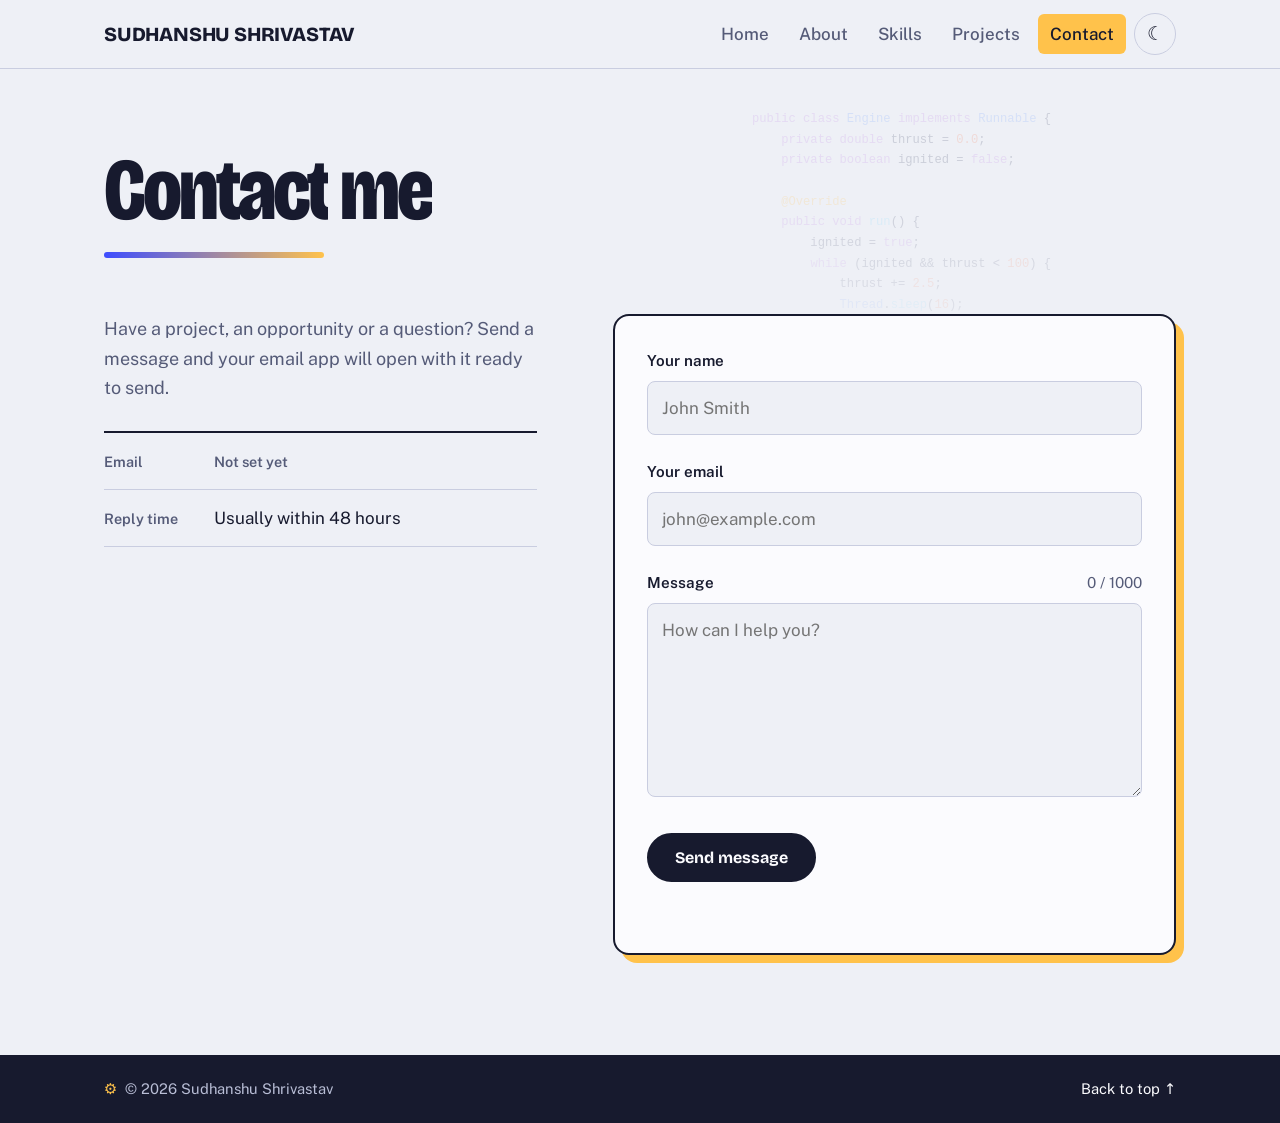
==== contact.html @ c25b8326 "Add files via upload" ====
<!DOCTYPE html>
<html lang="en">
<head>
<meta charset="UTF-8">
<meta name="viewport" content="width=device-width, initial-scale=1.0">
<title>Contact | Sudhanshu Shrivastav</title>
<meta name="description" content="Get in touch with Sudhanshu Shrivastav about projects, internships and developer roles.">
<meta name="author" content="Sudhanshu Shrivastav">
<meta name="theme-color" content="#EEF0F6" media="(prefers-color-scheme: light)">
<meta name="theme-color" content="#0F1120" media="(prefers-color-scheme: dark)">
<meta property="og:type" content="website">
<meta property="og:title" content="Contact | Sudhanshu Shrivastav">
<meta property="og:description" content="Get in touch with Sudhanshu Shrivastav about projects, internships and developer roles.">
<meta property="og:site_name" content="Sudhanshu Shrivastav">
<meta name="twitter:card" content="summary">
<link rel="icon" href="favicon.svg" type="image/svg+xml">
<link rel="preconnect" href="https://fonts.googleapis.com">
<link rel="preconnect" href="https://fonts.gstatic.com" crossorigin>
<link href="https://fonts.googleapis.com/css2?family=Bricolage+Grotesque:opsz,wdth,wght@12..96,75..100,200..800&family=Public+Sans:wght@400;500;600&display=swap" rel="stylesheet">
<script>try{var t=localStorage.getItem("theme");if(t)document.documentElement.setAttribute("data-theme",t)}catch(e){}</script>
<link rel="stylesheet" href="style.css">
</head>
<body class="">
<a class="skip" href="#main">Skip to content</a>
<header class="site-header">
  <div class="wrap bar">
    <a href="index.html" class="mark" data-site="name-upper">SUDHANSHU SHRIVASTAV</a>
    <div class="bar-right">
      <nav id="site-nav" aria-label="Main"><a href="index.html">Home</a><a href="about.html">About</a><a href="skills.html">Skills</a><a href="projects.html">Projects</a><a href="contact.html" aria-current="page">Contact</a></nav>
      <button class="icon-btn" id="theme-toggle" type="button" aria-label="Switch to dark theme" title="Toggle theme"><span aria-hidden="true" class="ti"></span></button>
      <button class="icon-btn menu-btn" id="menu-toggle" type="button" aria-label="Open menu" aria-expanded="false" aria-controls="site-nav"><span aria-hidden="true" class="mi"></span></button>
    </div>
  </div>
</header>
<main id="main">
<section class="wrap page">
  <h1 class="page-title">Contact me</h1>
  <div class="contact">
    <div class="reveal">
      <p class="lead">Have a project, an opportunity or a question? Send a message and your email app will open with it ready to send.</p>
      <ul class="direct">
        <li><span>Email</span><a data-email href="#"><span data-email-text>Set in app.js</span></a> <button type="button" class="copy" id="copy-email" hidden>Copy</button></li>
        <li data-wrap="github" hidden><span>GitHub</span><a data-link="github" target="_blank" rel="noopener"></a></li>
        <li data-wrap="linkedin" hidden><span>LinkedIn</span><a data-link="linkedin" target="_blank" rel="noopener"></a></li>
        <li><span>Reply time</span>Usually within 48 hours</li>
      </ul>
    </div>
    <form class="form reveal" id="contact-form" novalidate>
      <label for="name">Your name</label>
      <input type="text" id="name" name="name" autocomplete="name" placeholder="John Smith" required minlength="2" aria-describedby="name-err">
      <p class="err" id="name-err" role="alert"></p>
      <label for="email">Your email</label>
      <input type="email" id="email" name="email" autocomplete="email" placeholder="john@example.com" required aria-describedby="email-err">
      <p class="err" id="email-err" role="alert"></p>
      <label for="message">Message <span class="muted" id="msg-count">0 / 1000</span></label>
      <textarea id="message" name="message" rows="6" maxlength="1000" placeholder="How can I help you?" required minlength="10" aria-describedby="message-err"></textarea>
      <p class="err" id="message-err" role="alert"></p>
      <input type="text" name="website" id="website" tabindex="-1" autocomplete="off" class="hp" aria-hidden="true">
      <button type="submit" class="btn btn-solid">Send message</button>
      <p class="status" id="form-status" role="status" aria-live="polite"></p>
    </form>
  </div>
</section>
</main>
<footer class="site-footer">
  <div class="wrap">
    <p>&copy; <span data-year>2026</span> <span data-site="name">Sudhanshu Shrivastav</span></p>
    <ul class="social" data-social aria-label="Social links"></ul>
    <p><a href="#top" class="to-top" id="to-top">Back to top &uarr;</a></p>
  </div>
</footer>
<script src="app.js" defer></script>
</body>
</html>
---- style.css ----
[hidden]{display:none!important}
:root{
  --paper:#EEF0F6; --ink:#171A2E; --muted:#555B78; --blue:#3D4DFF; --blue-deep:#2A36D6;
  --marker:#FFC24B; --on-marker:#171A2E; --band:#171A2E; --band-text:#FBFBFE; --band-muted:#B9BED6; --header-bg:rgba(238,240,246,.92); --line:#C9CDE0; --white:#FBFBFE;
  --display:'Bricolage Grotesque',system-ui,sans-serif; --text:'Public Sans',system-ui,sans-serif;
}
*{margin:0;padding:0;box-sizing:border-box}
html{scroll-behavior:smooth;scroll-padding-top:84px}
body{font-family:var(--text);background:var(--paper);color:var(--ink);line-height:1.65;font-size:1.0625rem;min-height:100vh;display:flex;flex-direction:column}
main{flex:1;display:flex;flex-direction:column}

.wrap{max-width:1120px;margin:0 auto;padding:0 24px;width:100%}
h1,h2,.mark,.btn{font-family:var(--display)}
a{color:inherit}
:focus-visible{outline:3px solid var(--blue);outline-offset:3px;border-radius:2px}
.skip{position:absolute;left:-999px;top:8px;background:var(--ink);color:var(--paper);padding:8px 14px;z-index:20}
.skip:focus{left:8px}

/* header */
.site-header{position:sticky;top:0;z-index:10;background:var(--header-bg);backdrop-filter:blur(8px);border-bottom:1px solid var(--line)}
.bar{display:flex;justify-content:space-between;align-items:center;height:68px;gap:16px}
.mark{font-weight:800;font-size:1.25rem;text-decoration:none;letter-spacing:-.01em;white-space:nowrap;transition:color .2s}
.mark:hover{color:var(--blue)}
nav{display:flex;gap:6px}
nav a{text-decoration:none;font-weight:500;color:var(--muted);padding:6px 12px;border-radius:6px;transition:color .2s,background .2s}
nav a:hover{color:var(--ink)}
nav a[aria-current="page"]{color:var(--on-marker);background:var(--marker)}

/* hero */
.role{font-family:var(--display);font-weight:700;font-size:1.5rem;color:var(--blue);margin-bottom:12px}
.lead{color:var(--muted);max-width:44ch;font-size:1.125rem}
.actions{display:flex;flex-wrap:wrap;gap:12px;margin-top:28px}
.btn{display:inline-block;font-weight:700;font-size:1rem;text-decoration:none;padding:13px 26px;border-radius:999px;border:2px solid var(--ink);cursor:pointer;transition:background .2s,color .2s,transform .2s}
.btn-solid{background:var(--ink);color:var(--white)}
.btn-solid:hover{background:var(--blue);border-color:var(--blue)}
.btn-line{background:transparent;color:var(--ink)}
.btn-line:hover{background:var(--marker);border-color:var(--marker);color:var(--on-marker)}
.btn:active{transform:translateY(1px)}

/* stack strip */
.stack{background:var(--band);color:var(--band-text);padding:22px 0}
.stack ul{list-style:none;display:flex;flex-wrap:wrap;gap:10px 40px;font-family:var(--display);font-weight:600;font-size:1.2rem}

/* inner pages */
.page{padding-top:clamp(40px,7vw,80px);padding-bottom:clamp(56px,8vw,100px)}
.page-title{font-weight:800;font-stretch:80%;font-size:clamp(2.8rem,8vw,5.5rem);line-height:.95;letter-spacing:-.035em;margin-bottom:clamp(32px,5vw,56px)}
.page h2{font-weight:700;font-size:1.35rem;letter-spacing:-.01em;line-height:1.2}

/* about: stacked statements with a left label column */
.about{border-top:2px solid var(--ink)}
.about article{display:grid;grid-template-columns:minmax(150px,1fr) 2.2fr;gap:24px;padding:28px 0;border-bottom:1px solid var(--line)}
.about p{max-width:58ch;font-size:1.15rem}

/* skills: one ruled grid */
.skills{list-style:none;display:grid;grid-template-columns:repeat(3,1fr);border-top:2px solid var(--ink);border-left:1px solid var(--line)}
.skills li{padding:28px 26px 34px;border-right:1px solid var(--line);border-bottom:1px solid var(--line);transition:background .2s}
.skills li:hover{background:var(--marker);color:var(--on-marker)}
.skills h2{margin-bottom:8px}
.skills p{color:var(--muted);font-size:.98rem}
.skills li:hover p{color:var(--on-marker)}

/* projects: full-width rows */
.projects{list-style:none;border-top:2px solid var(--ink)}
.project{display:grid;grid-template-columns:minmax(120px,1fr) 3fr auto;gap:28px;align-items:start;padding:32px 0;border-bottom:1px solid var(--line)}
.kind{color:var(--blue);font-weight:600;font-size:.95rem}
.project h2{font-size:1.7rem;margin-bottom:8px}
.project p{color:var(--muted);max-width:56ch}
.tags{list-style:none;display:flex;flex-wrap:wrap;gap:8px;margin-top:16px}
.tags li{border:1px solid var(--line);background:var(--white);padding:2px 12px;border-radius:999px;font-size:.88rem;color:var(--muted)}
.go{justify-self:start;align-self:start;font-family:var(--display);font-weight:700;text-decoration:none;border-bottom:3px solid var(--marker);padding-bottom:2px;transition:border-color .2s,color .2s}
.go:hover{border-color:var(--blue);color:var(--blue-deep)}

/* contact */
.contact{display:grid;grid-template-columns:1fr 1.3fr;gap:clamp(32px,6vw,80px);align-items:start}
.form{display:flex;flex-direction:column;gap:8px;background:var(--white);border:2px solid var(--ink);border-radius:16px;padding:32px;box-shadow:8px 8px 0 var(--marker)}
.form label{font-weight:600;font-size:.95rem;margin-top:10px}
.form label:first-child{margin-top:0}
.form input,.form textarea{font:inherit;padding:12px 14px;border:1.5px solid var(--line);border-radius:8px;background:var(--paper);color:var(--ink);transition:border-color .2s,background .2s;resize:vertical}
.form input:focus,.form textarea:focus{outline:none;border-color:var(--blue);background:var(--white);box-shadow:0 0 0 3px rgba(61,77,255,.25)}
.form .btn{margin-top:22px;align-self:flex-start}

/* footer */
.site-footer{background:var(--band);color:var(--band-muted);padding:22px 0;font-size:.92rem}
.site-footer .wrap{display:flex;justify-content:space-between;flex-wrap:wrap;gap:8px}

@media (max-width:860px){

  .skills{grid-template-columns:repeat(2,1fr)}
  .contact{grid-template-columns:1fr}
}
@media (max-width:620px){
  .about article{grid-template-columns:1fr;gap:8px}
  .skills{grid-template-columns:1fr}
  .project{grid-template-columns:1fr;gap:10px}
  .form{padding:22px;box-shadow:5px 5px 0 var(--marker)}
}


/* ===== dark theme ===== */
:root[data-theme="dark"]{--paper:#0F1120;--ink:#EEF0F6;--muted:#A3A9C6;--blue:#8A96FF;--blue-deep:#A9B2FF;--line:#2B3050;--white:#1A1D33;--band:#080A16;--band-text:#EEF0F6;--band-muted:#9AA0BF;--header-bg:rgba(15,17,32,.9);color-scheme:dark}
@media (prefers-color-scheme:dark){:root:not([data-theme="light"]){--paper:#0F1120;--ink:#EEF0F6;--muted:#A3A9C6;--blue:#8A96FF;--blue-deep:#A9B2FF;--line:#2B3050;--white:#1A1D33;--band:#080A16;--band-text:#EEF0F6;--band-muted:#9AA0BF;--header-bg:rgba(15,17,32,.9);color-scheme:dark}}
body{transition:background .25s,color .25s}

/* ===== header extras ===== */
.site-header.scrolled{box-shadow:0 6px 24px -14px rgba(0,0,0,.35)}
.bar-right{display:flex;align-items:center;gap:8px}
.icon-btn{width:42px;height:42px;display:grid;place-items:center;border-radius:50%;border:1.5px solid var(--line);background:transparent;color:var(--ink);cursor:pointer;transition:background .2s,border-color .2s}
.icon-btn:hover{background:var(--marker);border-color:var(--marker);color:var(--on-marker)}
.ti::before{content:"\263E";font-size:1.2rem;line-height:1}
#theme-toggle[data-mode="dark"] .ti::before{content:"\2600"}
.menu-btn{display:none}
.mi,.mi::before,.mi::after{display:block;width:18px;height:2px;background:currentColor;border-radius:2px;transition:transform .2s,opacity .2s}
.mi{position:relative}.mi::before,.mi::after{content:"";position:absolute;left:0}
.mi::before{top:-6px}.mi::after{top:6px}
.menu-btn[aria-expanded="true"] .mi{background:transparent}
.menu-btn[aria-expanded="true"] .mi::before{transform:translateY(6px) rotate(45deg)}
.menu-btn[aria-expanded="true"] .mi::after{transform:translateY(-6px) rotate(-45deg)}

/* ===== home extras ===== */
.role [data-typed]{display:inline-block;transition:opacity .25s,transform .25s}
.role [data-typed].swap{opacity:0;transform:translateY(6px)}
.avail{display:flex;align-items:center;gap:10px;margin-top:26px;font-size:.95rem;color:var(--muted)}
.dot{width:10px;height:10px;border-radius:50%;background:#22C55E;box-shadow:0 0 0 0 rgba(34,197,94,.6);animation:pulse 2s infinite}
@keyframes pulse{70%{box-shadow:0 0 0 10px rgba(34,197,94,0)}100%{box-shadow:0 0 0 0 rgba(34,197,94,0)}}
.band{padding-top:clamp(48px,7vw,84px);padding-bottom:clamp(48px,7vw,84px)}
.band-title{font-size:clamp(1.8rem,4vw,2.6rem);font-weight:800;letter-spacing:-.03em;margin-bottom:28px;border-top:2px solid var(--ink);padding-top:20px}
.feat{list-style:none;display:grid;grid-template-columns:repeat(3,1fr);gap:20px}
.feat a{display:flex;flex-direction:column;gap:8px;height:100%;text-decoration:none;background:var(--white);border:1.5px solid var(--line);border-radius:16px;padding:24px;transition:transform .2s,box-shadow .2s,border-color .2s}
.feat a:hover{transform:translateY(-4px);border-color:var(--ink);box-shadow:6px 6px 0 var(--marker)}
.feat strong{font-family:var(--display);font-size:1.25rem;line-height:1.2}
.feat .desc{color:var(--muted);font-size:.98rem}
.feat .kind{color:var(--blue);font-weight:600;font-size:.9rem}

/* ===== inner page extras ===== */
.page .actions{margin-top:40px}
.page .sub{margin:56px 0 16px}
.lvl{display:block;height:6px;margin-top:18px;background:var(--line);border-radius:6px;overflow:hidden}
.lvl i{display:block;height:100%;width:0;background:var(--blue);border-radius:6px;transition:width .9s cubic-bezier(.2,.7,.2,1) .2s}
.skills li:hover .lvl{background:rgba(23,26,46,.2)}.skills li:hover .lvl i{background:var(--on-marker)}
.in .lvl i,html:not(.js-reveal) .lvl i{width:var(--w)}
.tags.big li{font-size:1rem;padding:6px 16px}
.filters{display:flex;flex-wrap:wrap;gap:10px;margin-bottom:14px}
.chip{font:inherit;font-weight:600;font-size:.95rem;padding:7px 18px;border-radius:999px;border:1.5px solid var(--line);background:var(--white);color:var(--ink);cursor:pointer;transition:background .2s,border-color .2s,color .2s}
.chip:hover{border-color:var(--ink)}
.chip.is-on{background:var(--ink);color:var(--paper);border-color:var(--ink)}
.count{color:var(--muted);font-size:.92rem;margin-bottom:20px}
.empty{padding:32px 0;color:var(--muted)}
.project[hidden]{display:none}
.project.flash{animation:flash 1.6s ease-out 1}
@keyframes flash{0%{background:var(--marker)}100%{background:transparent}}
.is-soon{color:var(--muted);border-bottom:3px dashed var(--line);font-family:var(--display);font-weight:700;padding-bottom:2px;cursor:not-allowed;white-space:nowrap}
.project .go{white-space:nowrap}

/* contact extras */
.direct{list-style:none;margin-top:28px;border-top:2px solid var(--ink)}
.direct li{display:flex;flex-wrap:wrap;gap:6px 18px;align-items:baseline;padding:14px 0;border-bottom:1px solid var(--line)}
.direct li[hidden]{display:none}
.direct span:first-child{min-width:92px;font-weight:600;font-size:.9rem;color:var(--muted)}
.direct a{font-weight:600;word-break:break-all}
.copy{font:inherit;font-size:.8rem;font-weight:600;padding:3px 12px;border-radius:999px;border:1.5px solid var(--line);background:transparent;color:var(--ink);cursor:pointer}
.copy:hover{background:var(--marker);color:var(--on-marker);border-color:var(--marker)}
.muted{color:var(--muted);font-weight:400;float:right}
.err{color:#D1264B;font-size:.85rem;min-height:0;margin:-2px 0 0}
:root[data-theme="dark"] .err{color:#FF8CA6}
.form input[aria-invalid="true"],.form textarea[aria-invalid="true"]{border-color:#D1264B}
.hp{position:absolute!important;left:-9999px;width:1px;height:1px;opacity:0}
.status{margin-top:12px;font-size:.95rem;min-height:1.2em}
.status.good{color:#15803D}.status.bad{color:#D1264B}
:root[data-theme="dark"] .status.good{color:#4ADE80}
:root[data-theme="dark"] .status.bad{color:#FF8CA6}

/* footer extras */
.social{list-style:none;display:flex;gap:18px}
.site-footer a{color:var(--band-text);text-decoration:none;border-bottom:1px solid transparent}
.site-footer a:hover{border-color:var(--marker)}
.nf{min-height:50vh}.nf .page-title{margin-bottom:16px}

/* ===== reveal ===== */
.js-reveal .reveal{opacity:0;transform:translateY(18px);transition:opacity .6s ease,transform .6s ease}
.js-reveal .reveal.in{opacity:1;transform:none}

@media (max-width:860px){.feat{grid-template-columns:1fr}}
@media (max-width:700px){
  .menu-btn{display:grid}
  #site-nav{position:absolute;top:100%;left:0;right:0;flex-direction:column;gap:2px;padding:12px 24px 18px;background:var(--paper);border-bottom:1px solid var(--line);display:none;box-shadow:0 18px 30px -20px rgba(0,0,0,.4)}
  #site-nav.open{display:flex}
  #site-nav a{padding:12px;font-size:1.05rem}
}
@media (max-width:620px){.page .actions .btn{flex:1 1 100%;text-align:center}.site-footer .wrap{flex-direction:column}}



/* =====================================================================
   HERO (rebuilt) – name on the left, content row beneath, no overlap
   ===================================================================== */
.hero{position:relative;isolation:isolate;display:flex;flex-direction:column;justify-content:center;
  min-height:calc(100svh - 68px - 72px);padding-top:clamp(40px,7vw,90px);padding-bottom:clamp(40px,6vw,80px)}
.hero-bg{position:absolute;inset:0 calc(50% - 50vw);z-index:-1;overflow:hidden;pointer-events:none;
  background:radial-gradient(420px circle at var(--cx,70%) var(--cy,30%),rgba(61,77,255,.10),transparent 70%)}
.hero-bg::after{content:"";position:absolute;inset:0;
  background-image:radial-gradient(var(--line) 1.2px,transparent 1.2px);background-size:26px 26px;
  -webkit-mask-image:radial-gradient(ellipse at 70% 40%,#000 0%,transparent 70%);mask-image:radial-gradient(ellipse at 70% 40%,#000 0%,transparent 70%);opacity:.8}
.blob{position:absolute;border-radius:50%;filter:blur(70px);opacity:.45;animation:drift 18s ease-in-out infinite alternate}
.b1{width:420px;height:420px;background:var(--blue);top:-120px;right:6%;opacity:.22}
.b2{width:340px;height:340px;background:var(--marker);bottom:-80px;right:28%;animation-duration:22s;animation-delay:-6s;opacity:.32}
.b3{width:260px;height:260px;background:#FF6B9A;top:30%;right:-60px;animation-duration:26s;animation-delay:-12s;opacity:.18}
@keyframes drift{0%{transform:translate(0,0) scale(1)}50%{transform:translate(-60px,40px) scale(1.12)}100%{transform:translate(40px,-30px) scale(.94)}}

.hello{display:flex;align-items:center;gap:14px;font-family:var(--display);font-weight:600;font-size:clamp(1rem,1.6vw,1.25rem);color:var(--muted);margin-bottom:clamp(10px,1.5vw,18px);
  opacity:0;animation:fadeUp .7s .1s cubic-bezier(.2,.8,.2,1) forwards}
.hello-line{display:block;height:2px;width:0;background:var(--blue);animation:grow .8s .3s cubic-bezier(.2,.8,.2,1) forwards}
@keyframes grow{to{width:48px}}

.name{font-weight:800;font-stretch:78%;font-size:clamp(2.6rem,12.4vw,9.6rem);line-height:.86;letter-spacing:-.04em;color:var(--ink);text-align:left;margin-left:-.04em}
.name .line{display:block;overflow:hidden;padding:.05em 0 .04em;white-space:nowrap}
.name .outline{color:transparent;-webkit-text-stroke:2px var(--ink);text-stroke:2px var(--ink)}
@supports not (-webkit-text-stroke:1px black){.name .outline{color:var(--blue)}}

/* split letters */
.ch{display:inline-block;will-change:transform}
.split-anim .ch{transform:translateY(110%) rotate(6deg);opacity:0;animation:rise .9s cubic-bezier(.2,.8,.2,1) forwards;animation-delay:calc(var(--i) * 40ms + var(--d,0ms))}
.split-done .ch{transition:transform .35s cubic-bezier(.3,1.6,.5,1),color .25s,-webkit-text-stroke-color .25s}
.name.split-done .ch:hover{transform:translateY(-.08em) rotate(-4deg);color:var(--blue)}
.name.split-done .outline .ch:hover{color:var(--marker);-webkit-text-stroke-color:var(--marker)}
@keyframes rise{to{transform:none;opacity:1}}
@keyframes fadeUp{from{opacity:0;transform:translateY(16px)}to{opacity:1;transform:none}}

.hero-row{display:grid;grid-template-columns:minmax(0,1.25fr) minmax(0,1fr) auto;gap:clamp(24px,4vw,56px);align-items:end;
  margin-top:clamp(28px,4vw,52px);padding-top:clamp(22px,3vw,32px);border-top:1px solid var(--line)}
.hero-intro,.hero-cta,.badge{opacity:0;animation:fadeUp .8s cubic-bezier(.2,.8,.2,1) forwards}
.hero-intro{animation-delay:.75s}.hero-cta{animation-delay:.9s}.badge{animation-delay:1.05s}
.hero-row .actions{margin-top:0}
.role{display:flex;align-items:center;min-height:1.5em}
.caret{display:inline-block;width:3px;height:1.05em;margin-left:4px;background:var(--blue);border-radius:2px;animation:blink 1s steps(1) infinite}
@keyframes blink{50%{opacity:0}}

/* rotating badge */
.badge{position:relative;display:grid;place-items:center;width:124px;height:124px;border-radius:50%;text-decoration:none;color:var(--ink);background:var(--white);border:1.5px solid var(--line);transition:background .3s,color .3s,border-color .3s}
.badge svg{position:absolute;inset:6px;width:calc(100% - 12px);height:calc(100% - 12px);animation:spin 14s linear infinite;overflow:visible}
.badge text{font-family:var(--display);font-weight:700;font-size:10.6px;letter-spacing:.14em;fill:currentColor}
.badge-arrow{font-size:1.9rem;font-weight:700;line-height:1;transition:transform .35s cubic-bezier(.3,1.6,.5,1)}
.badge:hover{background:var(--ink);color:var(--paper);border-color:var(--ink)}
.badge:hover .badge-arrow{transform:rotate(45deg) scale(1.15)}
.badge:hover svg{animation-duration:5s}
@keyframes spin{to{transform:rotate(360deg)}}

/* buttons: shine + arrow nudge + magnetic */
.btn{position:relative;overflow:hidden;will-change:transform}
.btn::after{content:"";position:absolute;top:0;left:-75%;width:50%;height:100%;background:linear-gradient(100deg,transparent,rgba(255,255,255,.35),transparent);transform:skewX(-20deg);transition:left .6s}
.btn:hover::after{left:130%}
.btn .arr{display:inline-block;transition:transform .25s}
.btn:hover .arr{transform:translateX(4px)}
.magnetic{transition:background .2s,color .2s,border-color .2s,transform .25s cubic-bezier(.2,.8,.2,1)}

/* nav underline */
nav a{position:relative}
nav a:not([aria-current="page"])::after{content:"";position:absolute;left:12px;right:12px;bottom:3px;height:2px;background:var(--blue);transform:scaleX(0);transform-origin:right;transition:transform .3s cubic-bezier(.2,.8,.2,1)}
nav a:not([aria-current="page"]):hover::after{transform:scaleX(1);transform-origin:left}

/* scroll progress */
.progress{position:fixed;top:0;left:0;right:0;height:3px;z-index:30;background:linear-gradient(90deg,var(--blue),var(--marker));transform-origin:0 50%;transform:scaleX(0);pointer-events:none}

/* tech marquee */
.stack{padding:20px 0;overflow:hidden}
.marquee{display:flex;overflow:hidden;-webkit-mask-image:linear-gradient(90deg,transparent,#000 8%,#000 92%,transparent);mask-image:linear-gradient(90deg,transparent,#000 8%,#000 92%,transparent)}
.track{list-style:none;display:flex;flex-shrink:0;gap:0;font-family:var(--display);font-weight:600;font-size:clamp(1.1rem,2vw,1.45rem);white-space:nowrap;animation:marquee 28s linear infinite}
.track li{display:flex;align-items:center;padding-right:44px}
.track li::after{content:"\2726";margin-left:44px;color:var(--marker);font-size:.8em}
.marquee:hover .track{animation-play-state:paused}
@keyframes marquee{to{transform:translateX(-100%)}}

/* featured cards: tilt + spotlight */
.feat li{perspective:900px}
.feat a.tilt{position:relative;overflow:hidden;transform-style:preserve-3d;transform:rotateX(var(--rx,0deg)) rotateY(var(--ry,0deg)) translateY(var(--ty,0));transition:transform .35s cubic-bezier(.2,.8,.2,1),box-shadow .25s,border-color .25s}
.feat a.tilt::before{content:"";position:absolute;inset:0;background:radial-gradient(260px circle at var(--mx,50%) var(--my,50%),rgba(61,77,255,.12),transparent 60%);opacity:0;transition:opacity .3s;pointer-events:none}
.feat a.tilt:hover{--ty:-4px;border-color:var(--ink);box-shadow:6px 6px 0 var(--marker)}
.feat a.tilt:hover::before{opacity:1}
.feat a:hover{transform:rotateX(var(--rx,0deg)) rotateY(var(--ry,0deg)) translateY(-4px)}
.num{font-family:var(--display);font-weight:800;font-size:2.4rem;line-height:1;color:transparent;-webkit-text-stroke:1.5px var(--line);margin-bottom:6px;transition:-webkit-text-stroke-color .3s}
.feat a:hover .num{-webkit-text-stroke-color:var(--blue)}
.more{margin-top:auto;padding-top:10px;font-family:var(--display);font-weight:700;font-size:.95rem;color:var(--ink);opacity:0;transform:translateX(-8px);transition:opacity .3s,transform .3s}
.feat a:hover .more,.feat a:focus-visible .more{opacity:1;transform:none}
@media (hover:none){.more{opacity:1;transform:none}}

/* band title underline sweep */
.band-title{position:relative;border-top-color:transparent}
.band-title::before{content:"";position:absolute;top:-2px;left:0;height:2px;width:100%;background:var(--ink);transform:scaleX(0);transform-origin:left;transition:transform 1s cubic-bezier(.2,.8,.2,1)}
.band-title.in::before,html:not(.js-reveal) .band-title::before{transform:scaleX(1)}

/* inner pages */
.page-title .ch{will-change:transform}
.page-title .w{display:inline-block;overflow:hidden;vertical-align:top;padding-bottom:.06em}
main{animation:pageIn .5s ease both}
@keyframes pageIn{from{opacity:0}to{opacity:1}}
.skills li{transition:background .25s,transform .25s}
.skills li:hover{transform:translateY(-3px)}
.project{transition:background .3s,padding .3s}
.project:hover{background:linear-gradient(90deg,var(--white),transparent);padding-left:14px}
.tags li{transition:transform .2s,border-color .2s}
.tags li:hover{transform:translateY(-2px);border-color:var(--blue)}
.js-reveal .reveal{transform:translateY(28px);transition:opacity .7s cubic-bezier(.2,.8,.2,1),transform .7s cubic-bezier(.2,.8,.2,1)}

/* responsive hero */
@media (max-width:900px){
  .hero-row{grid-template-columns:1fr auto}
  .hero-cta{grid-column:1 / -1;grid-row:2}
  .badge{width:104px;height:104px;align-self:start}
}
@media (max-width:620px){
  .hero{min-height:auto}
  .hero-row{grid-template-columns:1fr}
  .badge{display:none}
  .name .outline{-webkit-text-stroke-width:1.5px}
  .mark{font-size:1rem}
  .blob{filter:blur(50px)}
}
@media (max-width:380px){.mark{font-size:.9rem}}

@media (max-width:620px){
  .b1{opacity:.14}.b2{opacity:.2}.b3{display:none}
  .hero-row .actions .btn{flex:1 1 auto;text-align:center}
}
:root[data-theme="dark"] .b2{opacity:.16}
@media (prefers-color-scheme:dark){:root:not([data-theme="light"]) .b2{opacity:.16}}

/* =====================================================================
   NEXT LEVEL: engineering theme (gears, rocket, mission)
   ===================================================================== */
.sr-only{position:absolute;width:1px;height:1px;overflow:hidden;clip:rect(0 0 0 0);white-space:nowrap}

/* ---------- gear loader ---------- */
.loader{position:fixed;inset:0;z-index:100;display:grid;place-items:center;background:#0B0D1C;color:#EEF0F6;
  transition:clip-path .9s cubic-bezier(.8,0,.2,1);clip-path:inset(0 0 0 0)}
.loader::before{content:"";position:absolute;inset:0;background-image:linear-gradient(rgba(138,150,255,.07) 1px,transparent 1px),linear-gradient(90deg,rgba(138,150,255,.07) 1px,transparent 1px);background-size:32px 32px}
.no-loader .loader{display:none}
.loader.done{clip-path:inset(0 0 100% 0)}
.loader-inner{position:relative;display:flex;flex-direction:column;align-items:center;gap:18px;width:min(320px,80vw)}
.gears{width:min(240px,62vw);overflow:visible}
.gears path{stroke-width:2}
.gears .gA path{fill:#3D4DFF}.gears .gB path{fill:#FFC24B}.gears .gC path{fill:#EEF0F6}
.gA,.gB,.gC,.hgA,.hgB,.hgC{transform-box:view-box;transform-origin:0 0}
.gA{animation:spin 3s linear infinite}.gB{animation:spinR 2s linear infinite}.gC{animation:spin 1.5s linear infinite}
.loader.done .gA{animation-duration:.9s}.loader.done .gB{animation-duration:.6s}.loader.done .gC{animation-duration:.45s}
@keyframes spinR{to{transform:rotate(-360deg)}}
.loader-status{display:flex;align-items:center;gap:10px;font-family:ui-monospace,"Cascadia Code",Consolas,monospace;font-size:.92rem;letter-spacing:.06em;text-transform:uppercase;color:#B9BED6}
.ld-dot{width:8px;height:8px;border-radius:50%;background:#22C55E;animation:blink 1s steps(1) infinite}
.loader-bar{width:100%;height:4px;border-radius:4px;background:rgba(255,255,255,.1);overflow:hidden}
.loader-bar i{display:block;height:100%;width:100%;transform-origin:0 50%;transform:scaleX(0);background:linear-gradient(90deg,#3D4DFF,#FFC24B)}
.loader-pct{font-family:var(--display);font-weight:800;font-size:2.4rem;line-height:1;font-variant-numeric:tabular-nums}
html.loading .hero,html.loading .hero *{animation-play-state:paused!important}
html.loading body{overflow:hidden}

/* ---------- hero gears ---------- */
.hero-gears{position:absolute;right:-60px;bottom:-40px;width:min(520px,52vw);opacity:.5;overflow:visible}
.hero-gears path{fill:none;stroke:var(--line);stroke-width:1.4}
.hero-gears .hgB path{stroke:var(--blue);opacity:.45}
@media (max-width:620px){.hero-gears{width:300px;right:-110px;bottom:-60px;opacity:.35}}

/* ---------- rocket back-to-top ---------- */
.rocket-top{position:fixed;right:22px;bottom:22px;z-index:40;width:58px;height:58px;border-radius:50%;border:1.5px solid var(--line);
  background:var(--white);color:var(--ink);cursor:pointer;display:grid;place-items:center;box-shadow:0 10px 30px -12px rgba(0,0,0,.35);
  opacity:0;transform:translateY(20px) scale(.8);pointer-events:none;transition:opacity .35s,transform .35s cubic-bezier(.3,1.5,.5,1),background .2s,border-color .2s}
.rocket-top.show{opacity:1;transform:none;pointer-events:auto}
.rocket-top:hover{border-color:var(--blue)}
.rocket-top .mini{position:relative;width:22px;height:44px;transition:transform .3s}
.rocket-top:hover .mini{transform:translateY(-3px)}
.rocket-top .rocket-svg{width:100%;height:auto;display:block}
.rocket-top .flame{position:absolute;left:50%;top:92%;width:10px;height:14px;margin-left:-5px;opacity:0;transform:scaleY(.3);transform-origin:50% 0;transition:opacity .2s,transform .2s}
.rocket-top:hover .flame{opacity:1;transform:scaleY(.8)}
.rocket-top.launching{pointer-events:none;background:transparent;border-color:transparent;box-shadow:none}
.rocket-top.launching .mini{animation:shake .08s linear 4,blast 1s .32s cubic-bezier(.6,0,.9,.4) forwards}
.rocket-top.launching .flame{opacity:1;transform:scaleY(1.6)}
@keyframes shake{25%{transform:translate(-1.5px,0)}75%{transform:translate(1.5px,0)}}
@keyframes blast{to{transform:translateY(-120vh)}}
.puff{position:fixed;z-index:39;width:18px;height:18px;border-radius:50%;background:var(--line);pointer-events:none;animation:puff 1s ease-out forwards}
@keyframes puff{from{opacity:.9;transform:translate(0,0) scale(.4)}to{opacity:0;transform:translate(var(--dx),var(--dy)) scale(2.6)}}

/* rocket shared parts */
.r-body{fill:#FBFBFE;stroke:#171A2E;stroke-width:2.5;stroke-linejoin:round}
.r-nose{fill:#FF5D5D;stroke:#171A2E;stroke-width:2.5;stroke-linejoin:round}
.r-fin{fill:#FFC24B;stroke:#171A2E;stroke-width:2.5;stroke-linejoin:round}
.r-win{fill:#3D4DFF;stroke:#171A2E;stroke-width:3}
.r-glint{fill:#fff;opacity:.85}
.r-stripe{fill:#3D4DFF}
.r-nozzle{fill:#555B78;stroke:#171A2E;stroke-width:2.5;stroke-linejoin:round}
.flame{display:block;border-radius:50% 50% 50% 50%/30% 30% 70% 70%;background:radial-gradient(ellipse at 50% 10%,#fff 0%,#FFE27A 25%,#FF9A3C 55%,rgba(255,80,40,0) 75%);animation:flicker .09s linear infinite alternate;filter:blur(.4px)}
@keyframes flicker{from{scale:1 1}to{scale:.88 1.12}}

/* click sparks */
.spark{position:fixed;z-index:60;width:6px;height:6px;border-radius:50%;pointer-events:none;background:var(--c,#FFC24B);box-shadow:0 0 8px var(--c,#FFC24B);animation:spark .6s ease-out forwards}
@keyframes spark{to{transform:translate(var(--dx),var(--dy)) scale(0);opacity:0}}

/* ---------- mission (scroll-driven launch) ---------- */
.mission{--p:0;position:relative;height:420vh;background:#060814;color:#EEF0F6;overflow-x:clip}
.scene{position:sticky;top:0;height:100vh;height:100svh;overflow:hidden}
.stars{position:absolute;inset:0;width:100%;height:100%}
.atmo{position:absolute;inset:0;pointer-events:none;
  background:linear-gradient(180deg,#14205A 0%,#3B3F8F 45%,#E07A5F 85%,#FFC24B 100%);opacity:calc(1 - var(--p) * 3.2)}
.scene-grid{position:relative;height:100%;display:grid;grid-template-columns:minmax(0,.85fr) minmax(0,1.15fr);gap:clamp(20px,4vw,60px);align-items:center}
.launch{position:relative;height:100%}
.pad{position:absolute;left:0;right:0;bottom:0;height:16vh;transform:translateY(var(--padY,0px))}
.ground{position:absolute;left:-150vw;width:400vw;bottom:0;height:9vh;background:linear-gradient(#1B1F3A,#0C0F22);border-top:2px solid #2B3050}
.tower{position:absolute;left:calc(50% - 74px);bottom:9vh;width:20px;height:calc(16vh + 120px);
  background:repeating-linear-gradient(45deg,transparent 0 8px,#3A4068 8px 10px),repeating-linear-gradient(-45deg,transparent 0 8px,#3A4068 8px 10px);border-left:3px solid #3A4068;border-right:3px solid #3A4068}
.rocket{position:absolute;left:50%;bottom:9vh;width:clamp(64px,7vw,92px);margin-left:calc(clamp(64px,7vw,92px) / -2);transform:translate(var(--shake,0px),var(--rocketY,0px));will-change:transform}
.rocket .rocket-svg{display:block;width:100%;height:auto;position:relative;z-index:1}
.rocket .flame{position:absolute;left:50%;top:91%;width:46%;height:var(--flameH,0px);transform:translateX(-50%);transform-origin:50% 0;opacity:var(--flameO,0)}
.smoke{position:absolute;left:50%;bottom:9vh;width:0;height:0;transform:translateY(var(--padY,0px))}
.smoke i{position:absolute;left:-40px;bottom:-30px;width:80px;height:80px;border-radius:50%;background:radial-gradient(circle,rgba(220,224,240,.9),rgba(160,166,196,.25) 65%,transparent 70%);
  opacity:var(--smokeO,0);transform:translate(calc(var(--sx) * var(--smoke,0)),calc(var(--sy) * var(--smoke,0))) scale(calc(.5 + var(--smoke,0) * 1.6))}
.smoke i:nth-child(1){--sx:-120px;--sy:-10px}.smoke i:nth-child(2){--sx:120px;--sy:-14px}.smoke i:nth-child(3){--sx:-60px;--sy:-30px}
.smoke i:nth-child(4){--sx:70px;--sy:-36px}.smoke i:nth-child(5){--sx:-190px;--sy:6px}.smoke i:nth-child(6){--sx:190px;--sy:4px}
.countdown{position:absolute;left:0;right:0;top:18%;text-align:center;font-family:var(--display);font-weight:800;font-size:clamp(3rem,9vw,7rem);line-height:1;letter-spacing:-.03em;color:#fff;text-shadow:0 6px 40px rgba(255,194,75,.5);opacity:0;transform:scale(.8);transition:opacity .25s,transform .25s}
.countdown.on{opacity:1;transform:none}
.countdown.liftoff{color:#FFC24B;font-size:clamp(2.4rem,6vw,4.6rem)}

.mission-copy{position:relative;z-index:2;padding:clamp(70px,10vh,110px) 0 clamp(60px,9vh,90px)}
.eyebrow{font-family:ui-monospace,"Cascadia Code",Consolas,monospace;font-size:.85rem;letter-spacing:.16em;text-transform:uppercase;color:#FFC24B;margin-bottom:12px}
.mission h2{font-family:var(--display);font-weight:800;font-size:clamp(1.7rem,3.6vw,3rem);line-height:1.04;letter-spacing:-.03em;max-width:18ch;margin-bottom:clamp(18px,3vh,30px)}
.mission h2 em{font-style:normal;color:transparent;-webkit-text-stroke:1.5px #EEF0F6}
.stages{list-style:none;position:relative;display:flex;flex-direction:column;gap:clamp(6px,1.2vh,12px);padding-left:26px}
.stages::before{content:"";position:absolute;left:6px;top:8px;bottom:8px;width:2px;background:rgba(255,255,255,.14)}
.stages::after{content:"";position:absolute;left:6px;top:8px;width:2px;height:calc((100% - 16px) * var(--stageP,0));background:linear-gradient(#FFC24B,#3D4DFF);transition:height .3s}
.stage{position:relative;display:grid;gap:1px;opacity:.32;transform:translateX(10px);transition:opacity .45s,transform .45s cubic-bezier(.2,.8,.2,1)}
.stage::before{content:"";position:absolute;left:-26px;top:.45em;width:14px;height:14px;border-radius:50%;background:#060814;border:2px solid rgba(255,255,255,.3);transition:background .3s,border-color .3s,box-shadow .3s}
.stage.on{opacity:1;transform:none}
.stage.on::before{background:#FFC24B;border-color:#FFC24B;box-shadow:0 0 0 5px rgba(255,194,75,.2),0 0 18px #FFC24B}
.st-tag{font-family:ui-monospace,"Cascadia Code",Consolas,monospace;font-size:.72rem;letter-spacing:.14em;text-transform:uppercase;color:#8A96FF}
.stage strong{font-family:var(--display);font-size:clamp(1rem,1.6vw,1.22rem);line-height:1.25}
.stage span:last-child{color:#B9BED6;font-size:clamp(.86rem,1.2vw,.96rem);line-height:1.45}
.mission-cta{margin-top:clamp(18px,3vh,28px)}
.btn-launch{background:#FFC24B;border-color:#FFC24B;color:#171A2E}
.btn-launch:hover{background:#fff;border-color:#fff}
.hud{position:absolute;left:0;right:0;bottom:16px;display:flex;gap:clamp(14px,3vw,34px);font-family:ui-monospace,"Cascadia Code",Consolas,monospace;font-size:.78rem;letter-spacing:.12em;color:#9AA0BF;pointer-events:none}
.hud b{color:#fff;font-weight:600;font-variant-numeric:tabular-nums}

@media (max-width:760px){
  .scene-grid{grid-template-columns:96px minmax(0,1fr);gap:14px}
  .tower{left:calc(50% - 50px);width:12px}
  .rocket{width:54px;margin-left:-27px}
  .countdown{left:-10px;right:auto;width:100vw;top:12%}
  .mission-copy{padding:64px 0 54px}
  .stage{transform:none}
  .stage strong{font-size:.98rem}
  .hud{font-size:.68rem;bottom:12px}
}
@media (max-height:640px){.stage span:last-child{display:none}}

/* ---------- manifesto (scroll-linked) ---------- */
.manifesto{overflow:hidden;padding:clamp(40px,7vw,80px) 0;border-bottom:1px solid var(--line)}
.manifesto-line{display:flex;align-items:center;gap:.4em;white-space:nowrap;font-family:var(--display);font-weight:800;font-stretch:80%;font-size:clamp(3rem,10vw,8rem);line-height:1;letter-spacing:-.03em;transform:translateX(var(--mx,0px));will-change:transform}
.manifesto-line span:nth-child(4n+1){color:var(--ink)}
.manifesto-line span:nth-child(4n+3){color:transparent;-webkit-text-stroke:2px var(--ink)}
.manifesto-line b{display:inline-block;font-size:.5em;color:var(--blue);transform:rotate(var(--mr,0deg))}


/* =====================================================================
   v3: code layers, solid surname, section animations
   ===================================================================== */
/* syntax colours */
.tk-k{color:#C792EA}.tk-t{color:#82AAFF}.tk-s{color:#C3E88D}.tk-n{color:#F78C6C}.tk-c{color:#637091;font-style:italic}.tk-a{color:#FFCB6B}.tk-f{color:#89DDFF}
pre[data-code],.cw-code{font-family:ui-monospace,"Cascadia Code","JetBrains Mono",Consolas,monospace;tab-size:4}

/* loader code background */
.code-bg{position:absolute;inset:0;overflow:hidden;display:flex;justify-content:space-between;gap:40px;padding:0 4vw;color:#A6ACCD;
  -webkit-mask-image:radial-gradient(ellipse at center,transparent 0 16%,#000 46%);mask-image:radial-gradient(ellipse at center,transparent 0 16%,#000 46%)}
.code-col{margin:0;font-size:clamp(.68rem,1vw,.86rem);line-height:1.75;opacity:.5;white-space:pre;animation:codeUp 22s linear infinite}
.code-col.c2{animation-duration:30s;text-align:left;opacity:.38}
.code-col .ln{display:block}
.code-col .ln.hot{background:rgba(61,77,255,.22);box-shadow:-6px 0 0 #3D4DFF}
@keyframes codeUp{from{transform:translateY(0)}to{transform:translateY(-50%)}}
.loader-cmd{font-family:ui-monospace,"Cascadia Code",Consolas,monospace;font-size:.95rem;color:#EEF0F6;min-height:1.4em;display:flex;align-items:center;gap:6px}
.loader-cmd .prompt{color:#22C55E}
.loader-cmd .caret{height:1em;width:8px;background:#EEF0F6}
@media (max-width:620px){.code-col.c2{display:none}.code-bg{justify-content:center}}

/* hero code behind gears */
.hero-code{position:absolute;right:2%;bottom:0;margin:0;width:min(560px,50vw);height:78%;overflow:hidden;font-size:.78rem;line-height:1.7;color:var(--muted);opacity:.32;white-space:pre;
  -webkit-mask-image:linear-gradient(transparent,#000 30%,#000 70%,transparent),radial-gradient(circle at 70% 60%,#000,transparent 75%);-webkit-mask-composite:source-in;
  mask-image:linear-gradient(transparent,#000 30%,#000 70%,transparent);}
.hero-code .scroll{display:block;animation:codeUp 40s linear infinite}
:root:not([data-theme="dark"]) .hero-code .tk-k{color:#7C3AED}:root:not([data-theme="dark"]) .hero-code .tk-t{color:#2A36D6}:root:not([data-theme="dark"]) .hero-code .tk-s{color:#15803D}:root:not([data-theme="dark"]) .hero-code .tk-n{color:#C2410C}:root:not([data-theme="dark"]) .hero-code .tk-a{color:#B45309}:root:not([data-theme="dark"]) .hero-code .tk-f{color:#0369A1}
@media (prefers-color-scheme:dark){:root:not([data-theme="light"]) .hero-code .tk-k{color:#C792EA}:root:not([data-theme="light"]) .hero-code .tk-t{color:#82AAFF}:root:not([data-theme="light"]) .hero-code .tk-s{color:#C3E88D}:root:not([data-theme="light"]) .hero-code .tk-n{color:#F78C6C}:root:not([data-theme="light"]) .hero-code .tk-a{color:#FFCB6B}:root:not([data-theme="light"]) .hero-code .tk-f{color:#89DDFF}}
@media (max-width:620px){.hero-code{display:none}}

/* surname now solid, both lines get the same treatment */
.name .line{color:var(--ink);-webkit-text-stroke:0}
.name .line + .line{background:none}
.name.split-done .ch:hover{color:var(--blue)}
.name::after{content:"";display:block;height:6px;width:0;margin-top:clamp(8px,1.2vw,14px);border-radius:6px;background:linear-gradient(90deg,var(--blue),var(--marker));animation:grow2 1.1s 1.2s cubic-bezier(.2,.8,.2,1) forwards}
@keyframes grow2{to{width:min(220px,30%)}}

/* inner page drifting code */
.page{position:relative;isolation:isolate}
.page-code{position:absolute;top:0;right:0;width:min(460px,40%);height:min(560px,70vh);margin:0;overflow:hidden;z-index:-1;pointer-events:none;
  font-size:.76rem;line-height:1.7;color:var(--muted);opacity:.22;white-space:pre;
  -webkit-mask-image:linear-gradient(180deg,#000 40%,transparent),linear-gradient(90deg,transparent,#000 40%);mask-image:linear-gradient(180deg,#000 30%,transparent)}
.page-code .scroll{display:block;animation:codeUp 50s linear infinite}
@media (max-width:760px){.page-code{display:none}}

/* about: code window */
.about-grid{display:grid;grid-template-columns:minmax(0,1.5fr) minmax(0,1fr);gap:clamp(28px,4vw,56px);align-items:start}
.code-win{position:sticky;top:96px;background:#0F1120;color:#D6DAF0;border-radius:14px;border:1.5px solid #2B3050;overflow:hidden;box-shadow:10px 10px 0 var(--marker),0 30px 60px -30px rgba(0,0,0,.5)}
.cw-bar{display:flex;align-items:center;gap:12px;padding:10px 14px;background:#171A2E;border-bottom:1px solid #2B3050}
.cw-dots{display:flex;gap:6px}.cw-dots i{width:11px;height:11px;border-radius:50%;background:#FF5F57}.cw-dots i:nth-child(2){background:#FEBC2E}.cw-dots i:nth-child(3){background:#28C840}
.cw-tab{font-family:ui-monospace,Consolas,monospace;font-size:.8rem;color:#B9BED6;padding:3px 10px;background:#0F1120;border-radius:6px}
.cw-run{margin-left:auto;font:600 .78rem ui-monospace,Consolas,monospace;color:#0F1120;background:#22C55E;border:0;border-radius:6px;padding:5px 10px;cursor:pointer;transition:transform .2s,background .2s}
.cw-run:hover{background:#4ADE80;transform:translateY(-1px)}
.cw-code{margin:0;padding:16px 16px 10px 0;font-size:.82rem;line-height:1.75;min-height:290px;overflow-x:auto;counter-reset:ln}
.cw-code .ln{display:block;padding-left:48px;position:relative;white-space:pre}
.cw-code .ln::before{counter-increment:ln;content:counter(ln);position:absolute;left:0;width:34px;text-align:right;color:#4A5078}
.cw-code .ln.cur{background:rgba(138,150,255,.08)}
.cw-code .caret{height:1.05em;width:7px;margin-left:1px;vertical-align:-2px;background:#D6DAF0}
.cw-out{font-family:ui-monospace,Consolas,monospace;font-size:.8rem;padding:0 16px;color:#4ADE80;max-height:0;overflow:hidden;transition:max-height .5s,padding .5s;border-top:1px solid transparent}
.cw-out.on{max-height:120px;padding:12px 16px;border-top-color:#2B3050}
.cw-out p{opacity:0;animation:fadeUp .4s forwards}
.cw-out p:nth-child(2){animation-delay:.35s}.cw-out p:nth-child(3){animation-delay:.7s}
.cw-out .dim{color:#7C82A6}
.cw-status{display:flex;gap:16px;padding:6px 14px;background:#3D4DFF;color:#fff;font:600 .72rem ui-monospace,Consolas,monospace}
.cw-status span:last-child{margin-left:auto}
@media (max-width:900px){.about-grid{grid-template-columns:1fr}.code-win{position:relative;top:0;order:-1}}
.js-reveal .about article.reveal{transform:translateX(-36px)}
.js-reveal .about article.reveal.in{transform:none}
.about article h2{position:relative;align-self:start;padding-bottom:6px}
.about article h2::after{content:"";position:absolute;left:0;bottom:0;height:3px;width:0;background:var(--marker);transition:width .8s .35s cubic-bezier(.2,.8,.2,1)}
.about article.in h2::after,html:not(.js-reveal) .about article h2::after{width:42px}
.about article{transition:background .3s}
.about article:hover{background:linear-gradient(90deg,var(--white),transparent 70%)}

/* skills */
.sk{position:relative;overflow:hidden;perspective:800px}
.sk.tilt{transform:rotateX(var(--rx,0deg)) rotateY(var(--ry,0deg));transition:transform .3s,background .25s}
.sk::after{content:"";position:absolute;inset:0;background:radial-gradient(220px circle at var(--mx,50%) var(--my,50%),rgba(61,77,255,.14),transparent 60%);opacity:0;transition:opacity .3s;pointer-events:none}
.sk:hover::after{opacity:1}
.sk-ico{display:inline-grid;place-items:center;min-width:46px;height:46px;padding:0 8px;margin-bottom:14px;border-radius:12px;border:1.5px solid var(--ink);font:700 .95rem ui-monospace,Consolas,monospace;background:var(--white);transition:transform .45s cubic-bezier(.3,1.6,.5,1),background .25s,color .25s}
.sk:hover .sk-ico{transform:rotate(-8deg) scale(1.12);background:var(--ink);color:var(--paper)}
.lvl{position:relative}
.pct{float:right;margin-top:12px;font:700 .82rem ui-monospace,Consolas,monospace;color:var(--blue);font-variant-numeric:tabular-nums}
.skills li:hover .pct{color:var(--on-marker)}
.lvl i{position:relative;overflow:hidden}
.lvl i::after{content:"";position:absolute;inset:0;background:linear-gradient(90deg,transparent,rgba(255,255,255,.6),transparent);transform:translateX(-100%);animation:barShine 2.4s 1.4s ease-in-out infinite}
@keyframes barShine{to{transform:translateX(100%)}}
.pop-tags li{opacity:0;transform:translateY(14px) scale(.85)}
.pop-tags.in li,html:not(.js-reveal) .pop-tags li{animation:popIn .55s cubic-bezier(.3,1.6,.5,1) forwards}
.pop-tags.in li:nth-child(2){animation-delay:.1s}.pop-tags.in li:nth-child(3){animation-delay:.2s}.pop-tags.in li:nth-child(4){animation-delay:.3s}
@keyframes popIn{to{opacity:1;transform:none}}
.pop-tags li{animation-fill-mode:forwards}
.page .sub{display:flex;align-items:center;gap:12px}
.page .sub::before{content:"";width:12px;height:12px;border-radius:50%;background:#22C55E;box-shadow:0 0 0 0 rgba(34,197,94,.6);animation:pulse 2s infinite}

/* projects */
.projects{counter-reset:proj}
.project{position:relative;counter-increment:proj}
.project .kind::before{content:"0" counter(proj);display:block;font-family:var(--display);font-weight:800;font-size:2.6rem;line-height:1;margin-bottom:6px;color:transparent;-webkit-text-stroke:1.5px var(--line);transition:-webkit-text-stroke-color .3s,transform .4s cubic-bezier(.3,1.6,.5,1)}
.project:hover .kind::before{-webkit-text-stroke-color:var(--blue);transform:translateX(6px)}
.project::after{content:"";position:absolute;left:0;bottom:-1px;height:2px;width:100%;background:var(--blue);transform:scaleX(0);transform-origin:left;transition:transform .5s cubic-bezier(.2,.8,.2,1)}
.project:hover::after{transform:scaleX(1)}
.js-reveal .project.reveal{transform:translateY(30px) scale(.98)}
.js-reveal .project.reveal.in{transform:none}
.project.pop{animation:projPop .5s cubic-bezier(.2,.8,.2,1)}
@keyframes projPop{from{opacity:0;transform:translateY(16px)}to{opacity:1;transform:none}}
.chip{position:relative;overflow:hidden;transition:background .25s,border-color .25s,color .25s,transform .2s}
.chip:active{transform:scale(.94)}
.chip.is-on{animation:chipOn .35s cubic-bezier(.3,1.6,.5,1)}
@keyframes chipOn{from{transform:scale(.9)}}

/* contact */
.form{transition:box-shadow .4s,transform .4s}
.form:focus-within{box-shadow:12px 12px 0 var(--blue);transform:translate(-2px,-2px)}
.form input,.form textarea{background-image:linear-gradient(var(--blue),var(--blue));background-repeat:no-repeat;background-size:0 2px;background-position:0 100%;transition:border-color .2s,background-size .4s,background-color .2s}
.form input:focus,.form textarea:focus{background-size:100% 2px}
.direct li{opacity:1;transition:padding .3s}
.direct li:hover{padding-left:8px}
.js-reveal .contact .reveal:first-child .direct li{opacity:0;transform:translateX(-14px);transition:opacity .5s,transform .5s,padding .3s}
.js-reveal .contact .reveal.in .direct li{opacity:1;transform:none}
.js-reveal .contact .reveal.in .direct li:nth-child(2){transition-delay:.1s}.js-reveal .contact .reveal.in .direct li:nth-child(3){transition-delay:.2s}.js-reveal .contact .reveal.in .direct li:nth-child(4){transition-delay:.3s}
.plane{position:fixed;z-index:70;font-size:1.6rem;pointer-events:none;animation:fly 1.4s cubic-bezier(.5,0,.6,1) forwards}
@keyframes fly{0%{transform:translate(0,0) rotate(0) scale(1);opacity:1}40%{transform:translate(120px,-60px) rotate(-12deg) scale(1.2)}100%{transform:translate(70vw,-80vh) rotate(-25deg) scale(.4);opacity:0}}

/* footer gear */
.ft-gear{display:inline-block;margin-right:8px;color:var(--marker);animation:spin 8s linear infinite}
.site-footer:hover .ft-gear{animation-duration:1.5s}

/* page title underline accent */
.page-title{position:relative}
.page-title::after{content:"";display:block;height:6px;width:0;margin-top:14px;border-radius:6px;background:linear-gradient(90deg,var(--blue),var(--marker));animation:grow2 1s .7s cubic-bezier(.2,.8,.2,1) forwards}

.page-code .ln,.hero-code .ln{display:block}
.pct{display:block;float:none;text-align:right;margin:14px 0 -16px}
.cw-code .ln{white-space:pre-wrap;word-break:break-word}
.page-code{top:40px}
.hero-code{right:-30px;bottom:0;top:auto;width:min(380px,30vw);height:44%;font-size:.7rem;opacity:.4;
  -webkit-mask-image:linear-gradient(90deg,transparent,#000 35%),linear-gradient(transparent,#000 35%);-webkit-mask-composite:source-in;
  mask-image:linear-gradient(90deg,transparent,#000 35%),linear-gradient(transparent,#000 35%);mask-composite:intersect}
.page-code{height:min(300px,38vh);-webkit-mask-image:linear-gradient(180deg,#000 30%,transparent);mask-image:linear-gradient(180deg,#000 30%,transparent)}
.loader-inner{z-index:1}
.loader-inner::before{content:"";position:absolute;inset:-60px -50px;z-index:-1;border-radius:50%;background:radial-gradient(closest-side,rgba(11,13,28,.96) 55%,rgba(11,13,28,0))}
@media (prefers-reduced-motion:reduce){*,*::before,*::after{transition:none!important;animation:none!important;scroll-behavior:auto!important}
  .js-reveal .reveal{opacity:1;transform:none}.split-anim .ch,.hello,.hero-intro,.hero-cta,.badge{opacity:1;transform:none}.hello-line{width:48px}
  .mission{height:auto}.scene{position:relative;height:auto;min-height:100vh}.launch{min-height:320px}.stage{opacity:1;transform:none}.stage::before{background:#FFC24B;border-color:#FFC24B}
  .atmo{opacity:.35}.countdown{display:none}.loader{display:none}.rocket-top .mini{transform:none!important}
  .pop-tags li{opacity:1;transform:none}.name::after,.page-title::after{width:120px}.code-col,.hero-code .scroll,.page-code .scroll{animation:none}}
@media print{.site-header,.site-footer,.filters,.skip,.icon-btn,.hero-bg,.badge,.progress{display:none}body{background:#fff;color:#000}}
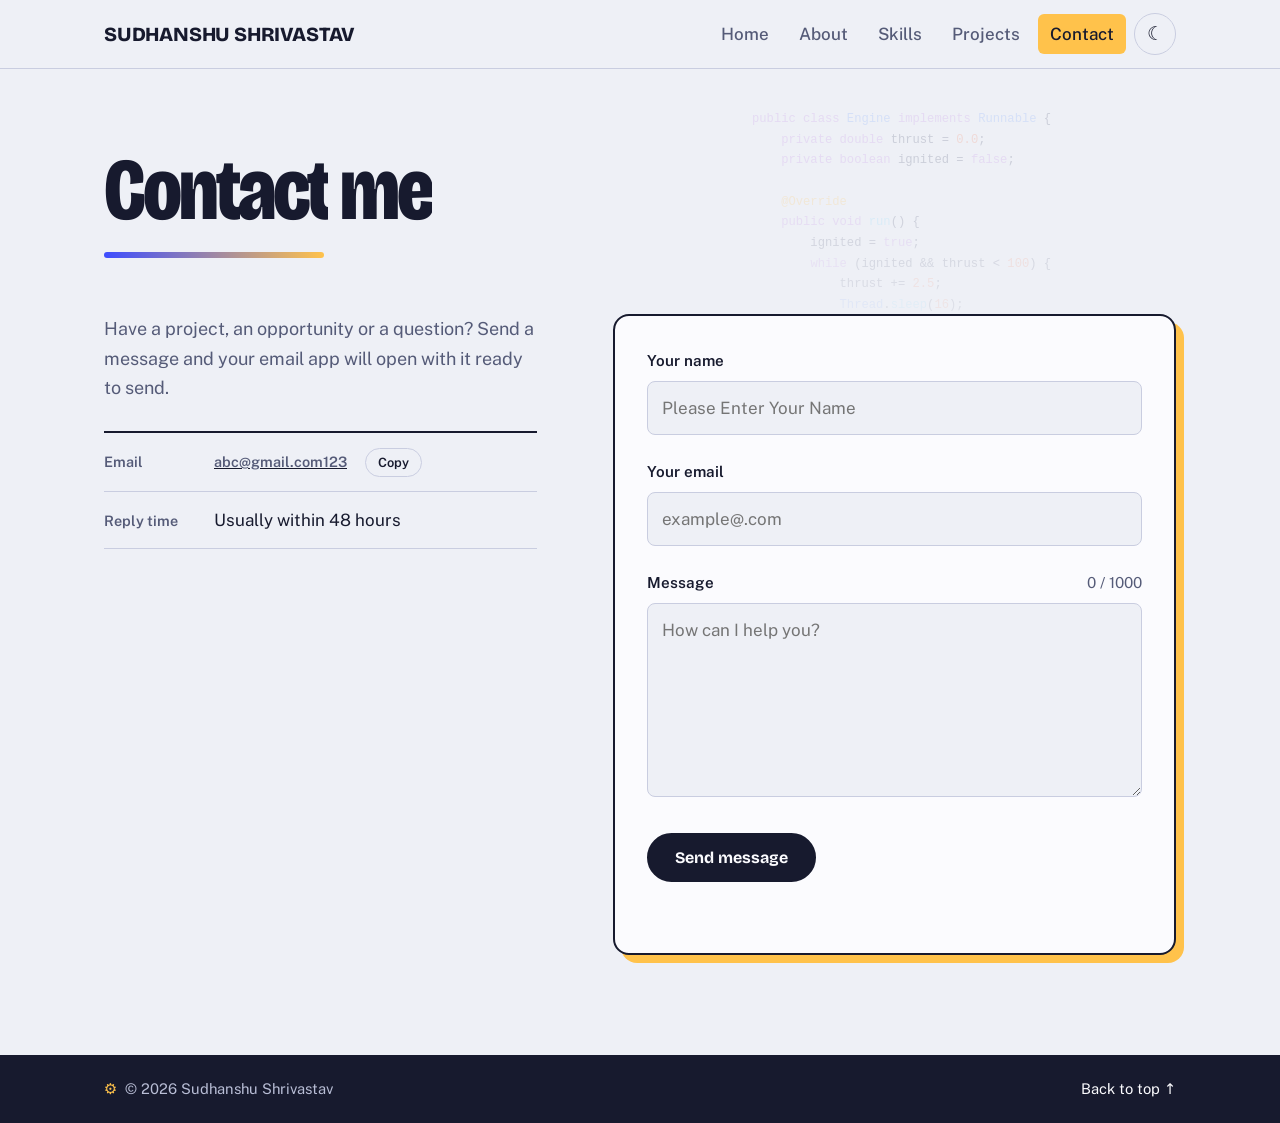
==== commit 31ed5e19: "contact.html" ====
--- a/contact.html
+++ b/contact.html
@@ -47,10 +47,10 @@
     </div>
     <form class="form reveal" id="contact-form" novalidate>
       <label for="name">Your name</label>
-      <input type="text" id="name" name="name" autocomplete="name" placeholder="John Smith" required minlength="2" aria-describedby="name-err">
+      <input type="text" id="name" name="name" autocomplete="name" placeholder="Please Enter Your Name" required minlength="2" aria-describedby="name-err">
       <p class="err" id="name-err" role="alert"></p>
       <label for="email">Your email</label>
-      <input type="email" id="email" name="email" autocomplete="email" placeholder="john@example.com" required aria-describedby="email-err">
+      <input type="email" id="email" name="email" autocomplete="email" placeholder="example@.com" required aria-describedby="email-err">
       <p class="err" id="email-err" role="alert"></p>
       <label for="message">Message <span class="muted" id="msg-count">0 / 1000</span></label>
       <textarea id="message" name="message" rows="6" maxlength="1000" placeholder="How can I help you?" required minlength="10" aria-describedby="message-err"></textarea>
